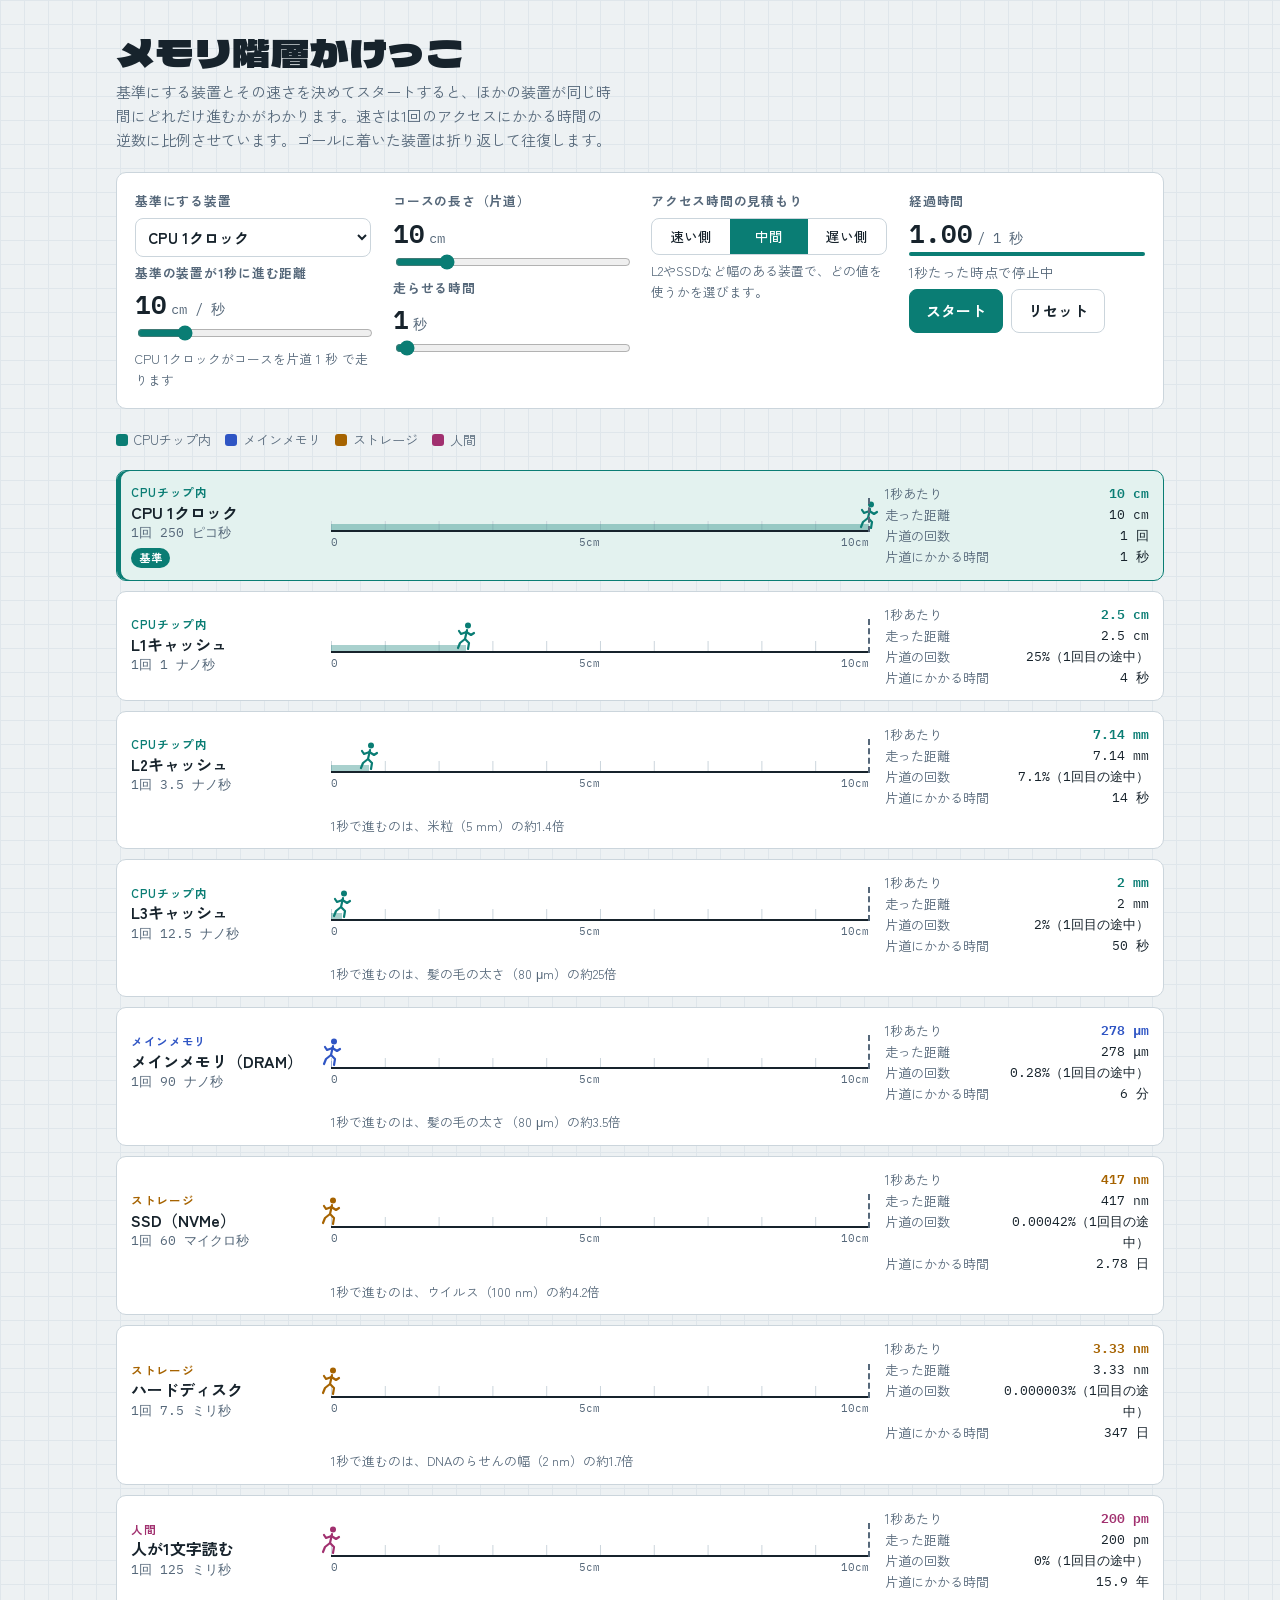
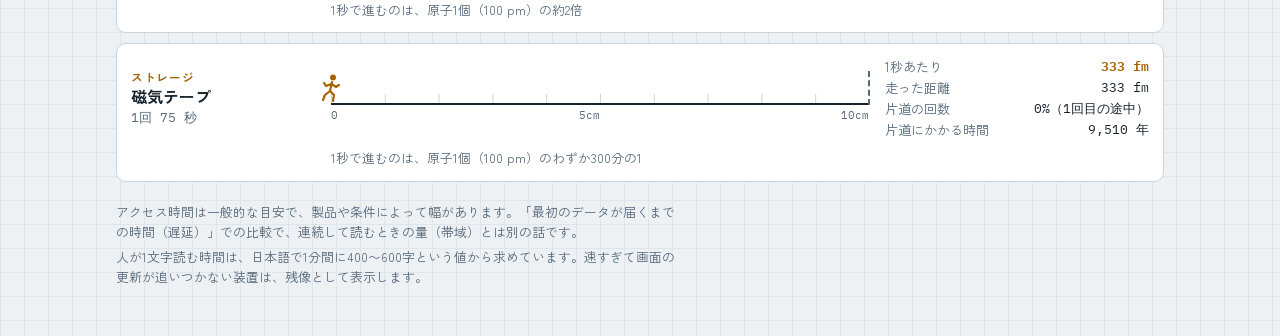
==== memory-race.html @ f88d2c91 "Add files via upload" ====
<!DOCTYPE html>
<html lang="ja">
<head>
<meta charset="utf-8">
<meta name="viewport" content="width=device-width, initial-scale=1, viewport-fit=cover">
<meta name="description" content="CPU・キャッシュ・メモリ・SSD・HDD・人・磁気テープのアクセス時間の差を、かけっこで体感する教材">
<title>メモリ階層かけっこ</title>
<link rel="preconnect" href="https://fonts.googleapis.com">
<link rel="preconnect" href="https://fonts.gstatic.com" crossorigin>
<link rel="stylesheet" href="https://fonts.googleapis.com/css2?family=Dela+Gothic+One&family=IBM+Plex+Mono:wght@400;600&family=Zen+Kaku+Gothic+New:wght@400;500;700&display=swap">
<style>
/* Layout: 方眼紙の上の陸上トラック。上に操作盤、下に装置ごとのレーンを縦に並べる */
:root{
  --bg:#edf1f3; --surface:#ffffff; --fg:#17232c; --muted:#56687a; --line:#cbd5dc; --grid:#dfe6eb;
  --chip:#0a7d74; --mem:#2f55c4; --sto:#a66300; --hum:#a1306f;
  --accent:var(--chip); --accent-fg:#ffffff; --base-bg:#e3f2ef;
  --f-display:"Dela Gothic One","Zen Kaku Gothic New","Hiragino Sans","Yu Gothic",sans-serif;
  --f-body:"Zen Kaku Gothic New","Hiragino Sans","Yu Gothic","Meiryo",sans-serif;
  --f-num:"IBM Plex Mono",ui-monospace,"SFMono-Regular",Menlo,monospace;
}
@media (prefers-color-scheme: dark){
  :root:not([data-theme="light"]){
    --bg:#0f161c; --surface:#172129; --fg:#e2e9ee; --muted:#93a4b2; --line:#2a3743; --grid:#1c2730;
    --chip:#3cc4b7; --mem:#7c9bff; --sto:#f0a53a; --hum:#e77bb6; --accent-fg:#0f161c; --base-bg:#16302e;
    color-scheme:dark;
  }
}
:root[data-theme="dark"]{
  --bg:#0f161c; --surface:#172129; --fg:#e2e9ee; --muted:#93a4b2; --line:#2a3743; --grid:#1c2730;
  --chip:#3cc4b7; --mem:#7c9bff; --sto:#f0a53a; --hum:#e77bb6; --accent-fg:#0f161c; --base-bg:#16302e;
  color-scheme:dark;
}
*{box-sizing:border-box}
html,body{margin:0}
[hidden]{display:none!important}
body{
  background:var(--bg); color:var(--fg); font-family:var(--f-body); font-size:15px; line-height:1.6;
  background-image:linear-gradient(var(--grid) 1px,transparent 1px),linear-gradient(90deg,var(--grid) 1px,transparent 1px);
  background-size:24px 24px;
}
.wrap{max-width:1080px; margin:0 auto; padding-inline:16px; padding-block:28px 48px; display:grid; gap:20px}
header{display:grid; gap:6px}
h1{font-family:var(--f-display); font-weight:400; font-size:clamp(1.7rem,4vw,2.4rem); line-height:1.2; margin:0; text-wrap:balance; letter-spacing:.02em}
.lead{margin:0; color:var(--muted); max-width:62ch}

/* 操作盤 */
.panel{background:var(--surface); border:1px solid var(--line); border-radius:10px; padding:18px; display:grid; gap:18px 22px;
  grid-template-columns:repeat(auto-fit,minmax(min(100%,230px),1fr)); align-items:start}
.ctl{display:grid; gap:6px; min-width:0}
.ctl > label,.ctl .lbl{font-size:.8rem; font-weight:700; color:var(--muted); letter-spacing:.06em}
.big{font-family:var(--f-num); font-size:1.6rem; font-weight:600; line-height:1.1; font-variant-numeric:tabular-nums}
.big small{font-size:.85rem; color:var(--muted); font-weight:400; margin-left:4px}
.note{font-size:.8rem; color:var(--muted)}
input[type=range]{width:100%; accent-color:var(--accent)}
select{font:inherit; font-weight:700; padding:7px 8px; border-radius:8px; border:1px solid var(--line); background:var(--surface); color:var(--fg); width:100%}
select:focus-visible{outline:2px solid var(--accent); outline-offset:1px}
.seg{display:flex; border:1px solid var(--line); border-radius:8px; overflow:hidden}
.seg label{flex:1; text-align:center; cursor:pointer; padding:7px 4px; font-size:.85rem; font-weight:500; color:var(--fg)}
.seg input{position:absolute; opacity:0; pointer-events:none}
.seg label:has(input:checked){background:var(--accent); color:var(--accent-fg)}
.seg label:has(input:focus-visible){outline:2px solid var(--accent); outline-offset:-3px}
.btns{display:flex; gap:8px; flex-wrap:wrap}
button{font:inherit; font-weight:700; border-radius:8px; padding:9px 16px; cursor:pointer; border:1px solid var(--line); background:var(--surface); color:var(--fg)}
button.primary{background:var(--accent); border-color:var(--accent); color:var(--accent-fg)}
button:focus-visible{outline:2px solid var(--accent); outline-offset:2px}
.status{font-size:.85rem; color:var(--muted)}
.bar{height:4px; background:var(--line); border-radius:2px; overflow:hidden}
.bar span{display:block; height:100%; width:0; background:var(--accent)}

/* レーン */
.legend{display:flex; flex-wrap:wrap; gap:14px; font-size:.82rem; color:var(--muted)}
.legend span{display:inline-flex; align-items:center; gap:6px}
.legend i{width:12px; height:12px; border-radius:3px; background:var(--c)}
.lanes{display:grid; gap:10px}
.lane{--c:var(--chip); background:var(--surface); border:1px solid var(--line); border-radius:10px; padding:12px 14px;
  display:grid; grid-template-columns:11.5rem minmax(0,1fr) 16.5rem; gap:8px 16px; align-items:center}
.lane.base{background:var(--base-bg); border-color:var(--c); box-shadow:inset 4px 0 0 var(--c)}
.who{display:grid; gap:0; min-width:0}
.who .tier{font-size:.72rem; font-weight:700; letter-spacing:.06em; color:var(--c)}
.who strong{font-size:1rem; line-height:1.35}
.who .lat{font-family:var(--f-num); font-size:.8rem; color:var(--muted)}
.badge{display:none; justify-self:start; margin-top:4px; font-size:.7rem; font-weight:700; letter-spacing:.06em; padding:1px 8px; border-radius:99px; background:var(--c); color:var(--surface)}
.lane.base .badge{display:inline-block}
.trackbox{display:grid; gap:2px; min-width:0}
.track{position:relative; height:34px; border-bottom:2px solid var(--fg);
  background-image:linear-gradient(90deg,var(--line) 1px,transparent 1px);
  background-size:calc(100% / var(--n)) 30%; background-repeat:repeat-x; background-position:left bottom}
.track::after{content:""; position:absolute; right:-1px; top:0; bottom:-2px; border-right:2px dashed var(--muted)}
.fill{position:absolute; left:0; bottom:0; height:6px; background:var(--c); opacity:.35; width:0}
.runner{position:absolute; bottom:0; width:22px; height:30px; margin-left:-11px; left:0; color:var(--c)}
.runner.back svg{transform:scaleX(-1)}
.runner svg{width:100%; height:100%; display:block}
.blurtxt{display:none; position:absolute; inset:0 0 8px 0; align-items:center; justify-content:center; font-size:.78rem; font-weight:700; color:var(--c); text-align:center}
.lane.blur .runner{display:none}
.lane.blur .blurtxt{display:flex}
.lane.blur .fill{width:100% !important; opacity:.5;
  background:repeating-linear-gradient(90deg,var(--c) 0 6px,transparent 6px 10px)}
.ticks{display:flex; justify-content:space-between; font-family:var(--f-num); font-size:.7rem; color:var(--muted)}
.stats{display:grid; grid-template-columns:auto 1fr; gap:0 10px; font-size:.82rem; min-width:0; margin:0}
.stats dt{color:var(--muted)}
.stats dd{margin:0; font-family:var(--f-num); font-variant-numeric:tabular-nums; text-align:right; overflow-wrap:anywhere}
.stats dd.hl{color:var(--c); font-weight:600}
.hint{grid-column:2 / 4; margin:0; font-size:.8rem; color:var(--muted)}
.hint:empty{display:none}

footer{font-size:.8rem; color:var(--muted); display:grid; gap:4px}
footer p{margin:0; max-width:80ch}

@media (max-width:760px){
  .lane{grid-template-columns:minmax(0,1fr)}
  .hint{grid-column:auto}
  .stats{grid-template-columns:auto 1fr auto 1fr}
}
@media (max-width:440px){ .stats{grid-template-columns:auto 1fr} }
</style>
</head>
<body>

<div class="wrap">
  <header>
    <h1>メモリ階層かけっこ</h1>
    <p class="lead">基準にする装置とその速さを決めてスタートすると、ほかの装置が同じ時間にどれだけ進むかがわかります。速さは1回のアクセスにかかる時間の逆数に比例させています。ゴールに着いた装置は折り返して往復します。</p>
  </header>

  <section class="panel" aria-label="設定">
    <div class="ctl">
      <label for="base">基準にする装置</label>
      <select id="base"></select>
      <label for="speed">基準の装置が1秒に進む距離</label>
      <div class="big"><span id="speedOut">10</span><small>cm / 秒</small></div>
      <input id="speed" type="range" min="1" max="50" step="0.5" value="10">
      <span class="note" id="baseNote"></span>
    </div>
    <div class="ctl">
      <label for="course">コースの長さ（片道）</label>
      <div class="big"><span id="courseOut">10</span><small>cm</small></div>
      <input id="course" type="range" min="5" max="30" step="1" value="10">
      <label for="dur">走らせる時間</label>
      <div class="big"><span id="durOut">1</span><small>秒</small></div>
      <input id="dur" type="range" min="0.5" max="30" step="0.5" value="1">
    </div>
    <div class="ctl">
      <span class="lbl" id="estLbl">アクセス時間の見積もり</span>
      <div class="seg" role="radiogroup" aria-labelledby="estLbl">
        <label><input type="radio" name="est" id="estLo" value="lo">速い側</label>
        <label><input type="radio" name="est" id="estMid" value="mid" checked>中間</label>
        <label><input type="radio" name="est" id="estHi" value="hi">遅い側</label>
      </div>
      <span class="note">L2やSSDなど幅のある装置で、どの値を使うかを選びます。</span>
    </div>
    <div class="ctl">
      <span class="lbl">経過時間</span>
      <div class="big"><span id="clock">0.00</span><small id="clockOf">/ 1 秒</small></div>
      <div class="bar" aria-hidden="true"><span id="bar"></span></div>
      <span class="status" id="status"></span>
      <div class="btns">
        <button class="primary" id="run">スタート</button>
        <button id="reset">リセット</button>
      </div>
    </div>
  </section>

  <div class="legend" aria-hidden="true">
    <span style="--c:var(--chip)"><i></i>CPUチップ内</span>
    <span style="--c:var(--mem)"><i></i>メインメモリ</span>
    <span style="--c:var(--sto)"><i></i>ストレージ</span>
    <span style="--c:var(--hum)"><i></i>人間</span>
  </div>

  <section class="lanes" id="lanes" aria-label="装置ごとのレーン"></section>

  <footer>
    <p>アクセス時間は一般的な目安で、製品や条件によって幅があります。「最初のデータが届くまでの時間（遅延）」での比較で、連続して読むときの量（帯域）とは別の話です。</p>
    <p>人が1文字読む時間は、日本語で1分間に400〜600字という値から求めています。速すぎて画面の更新が追いつかない装置は、残像として表示します。</p>
  </footer>
</div>

<script>
(function(){
  // アクセス時間（ナノ秒）
  const DEV = [
    {name:"CPU 1クロック", tier:"chip", lo:0.25, hi:0.25},
    {name:"L1キャッシュ", tier:"chip", lo:1, hi:1},
    {name:"L2キャッシュ", tier:"chip", lo:3, hi:4},
    {name:"L3キャッシュ", tier:"chip", lo:10, hi:15},
    {name:"メインメモリ（DRAM）", tier:"mem", lo:80, hi:100},
    {name:"SSD（NVMe）", tier:"sto", lo:2e4, hi:1e5},
    {name:"ハードディスク", tier:"sto", lo:5e6, hi:1e7},
    {name:"人が1文字読む", tier:"hum", lo:1e8, hi:1.5e8},
    {name:"磁気テープ", tier:"sto", lo:3e10, hi:1.2e11}
  ];
  const TIER = {chip:"CPUチップ内", mem:"メインメモリ", sto:"ストレージ", hum:"人間"};
  const SMALL = [["指の幅",1.5],["米粒",0.5],["髪の毛の太さ",0.008],["赤血球",0.0008],
    ["細菌",0.0001],["ウイルス",0.00001],["DNAのらせんの幅",2e-7],["原子1個",1e-8]];
  const BIG = [["地球1周",4.0075e9],["東京〜大阪（直線で約400km）",4e7],["富士山の高さ",3.776e5],["25mプール",2500],["教室の横幅（約8m）",800],["人の身長",170]];
  const LIGHT = 2.998e10; // cm/秒
  const $ = id => document.getElementById(id);
  const runnerSVG = '<svg viewBox="0 0 22 30" fill="none" stroke="currentColor" stroke-width="2.2" stroke-linecap="round" stroke-linejoin="round" aria-hidden="true"><circle cx="13" cy="4.5" r="3" fill="currentColor" stroke="none"/><path d="M12 9 L10 18 L14 22 L13 28"/><path d="M10 18 L5 22 L3 27"/><path d="M11.5 11 L6 13 L4 10"/><path d="M11.5 11 L16 14 L19 12"/></svg>';

  const baseSel = $("base");
  DEV.forEach((d,i) => { const o = document.createElement("option"); o.value = i; o.textContent = d.name; baseSel.appendChild(o); });

  const lanesEl = $("lanes");
  const rows = DEV.map(d => {
    const el = document.createElement("article");
    el.className = "lane";
    el.style.setProperty("--c", "var(--" + d.tier + ")");
    el.innerHTML =
      '<div class="who"><span class="tier">'+TIER[d.tier]+'</span><strong>'+d.name+'</strong><span class="lat"></span><span class="badge">基準</span></div>'+
      '<div class="trackbox"><div class="track"><div class="fill"></div><div class="runner">'+runnerSVG+'</div><div class="blurtxt">速すぎて残像しか見えません</div></div>'+
      '<div class="ticks"><span>0</span><span class="mid"></span><span class="end"></span></div></div>'+
      '<dl class="stats"><dt>1秒あたり</dt><dd class="speed hl"></dd><dt>走った距離</dt><dd class="dist"></dd><dt>片道の回数</dt><dd class="trips"></dd><dt>片道にかかる時間</dt><dd class="one"></dd></dl>'+
      '<p class="hint"></p>';
    lanesEl.appendChild(el);
    const q = s => el.querySelector(s);
    return {d, el, lat:q(".lat"), track:q(".track"), fill:q(".fill"), runner:q(".runner"), mid:q(".mid"), end:q(".end"),
      speed:q(".speed"), dist:q(".dist"), trips:q(".trips"), one:q(".one"), hint:q(".hint")};
  });

  // ---- 書式 ----
  const sig = (x,n=3) => Number(x.toPrecision(n)).toLocaleString("ja-JP",{maximumFractionDigits:6});
  function jp(x){ // 大きな数を万・億・兆で
    if (x >= 1e16) return sig(x/1e16) + "京";
    if (x >= 1e12) return sig(x/1e12) + "兆";
    if (x >= 1e8) return sig(x/1e8) + "億";
    if (x >= 1e4) return sig(x/1e4) + "万";
    return sig(x);
  }
  function fmtLen(cm){
    if (cm <= 0) return "0 cm";
    if (cm >= 1e5) return jp(cm/1e5) + " km";
    if (cm >= 100) return sig(cm/100) + " m";
    if (cm >= 1) return sig(cm) + " cm";
    if (cm >= 0.1) return sig(cm*10) + " mm";
    const m = cm/100;
    const U = [["mm",1e-3],["μm",1e-6],["nm",1e-9],["pm",1e-12],["fm",1e-15]];
    for (const [u,s] of U) if (m >= s) return sig(m/s) + " " + u;
    return sig(m/1e-15) + " fm";
  }
  function fmtNs(ns){
    if (ns < 1) return sig(ns*1e3) + " ピコ秒";
    if (ns < 1e3) return sig(ns) + " ナノ秒";
    if (ns < 1e6) return sig(ns/1e3) + " マイクロ秒";
    if (ns < 1e9) return sig(ns/1e6) + " ミリ秒";
    return sig(ns/1e9) + " 秒";
  }
  function fmtDur(s){
    if (s < 1) return fmtNs(s*1e9);
    if (s < 60) return sig(s) + " 秒";
    if (s < 3600) return sig(s/60) + " 分";
    if (s < 86400) return sig(s/3600) + " 時間";
    if (s < 86400*365) return sig(s/86400) + " 日";
    return jp(s/(86400*365)) + " 年";
  }
  function fmtTrips(n){
    if (n < 1) return sig(n*100,2) + "%（1回目の途中）";
    const s = jp(n) + " 回";
    return n >= 2 ? s + "（" + jp(n/2) + " 往復）" : s;
  }
  function hint(cm){
    if (cm < 1){
      for (const [n,len] of SMALL) if (cm >= len) return "1秒で進むのは、" + n + "（" + fmtLen(len) + "）の約" + sig(cm/len,2) + "倍";
      const [n,len] = SMALL[SMALL.length-1];
      return "1秒で進むのは、" + n + "（" + fmtLen(len) + "）のわずか" + sig(len/cm,2) + "分の1";
    }
    if (cm < 170) return "";
    let s = "";
    for (const [n,len] of BIG) if (cm >= len){ s = "1秒で" + n + "の約" + jp(cm/len) + "倍進みます"; break; }
    if (cm > LIGHT) s += "。これは光の速さの約" + jp(cm/LIGHT) + "倍で、現実にはありえない速さです";
    return s;
  }

  // ---- 状態 ----
  let t = 0, running = false, last = 0, raf = 0;
  const S = () => ({
    b: +baseSel.value,
    v: parseFloat($("speed").value),
    L: parseFloat($("course").value),
    T: parseFloat($("dur").value),
    est: document.querySelector('input[name=est]:checked').value
  });
  const lat = (d, est) => est === "lo" ? d.lo : est === "hi" ? d.hi : (d.lo + d.hi)/2;

  function render(){
    const {b, v, L, T, est} = S();
    $("speedOut").textContent = sig(v);
    $("courseOut").textContent = L;
    $("durOut").textContent = sig(T);
    $("baseNote").textContent = DEV[b].name + "がコースを片道 " + fmtDur(L/v) + " で走ります";
    $("clock").textContent = t.toFixed(2);
    $("clockOf").textContent = "/ " + sig(T) + " 秒";
    $("bar").style.width = Math.min(t/T,1)*100 + "%";
    const baseLat = lat(DEV[b], est);
    rows.forEach((r,i) => {
      const ns = lat(r.d, est);
      const sp = v * baseLat / ns;           // cm/秒
      const d = sp * t;                       // 走った距離
      const ph = d % (2*L);
      const back = ph > L;
      const p = back ? 2*L - ph : ph;
      const pct = p / L * 100;
      r.el.classList.toggle("base", i === b);
      r.el.classList.toggle("blur", sp / 60 > L / 2); // 1フレームで半往復以上進む
      r.track.style.setProperty("--n", L);
      r.mid.textContent = (L/2) + "cm";
      r.end.textContent = L + "cm";
      r.lat.textContent = "1回 " + fmtNs(ns);
      r.speed.textContent = fmtLen(sp);
      r.dist.textContent = fmtLen(d);
      r.trips.textContent = t === 0 ? "—" : fmtTrips(d / L);
      r.one.textContent = fmtDur(L / sp);
      r.fill.style.width = pct + "%";
      r.runner.style.left = pct + "%";
      r.runner.classList.toggle("back", back);
      r.hint.textContent = hint(sp);
    });
    let st;
    if (running) st = "走行中";
    else if (t === 0) st = "スタート前";
    else if (t >= T - 1e-9) st = sig(T) + "秒たった時点で停止中";
    else st = "一時停止中";
    $("status").textContent = st;
    $("run").textContent = running ? "一時停止" : (t > 0 && t < T - 1e-9 ? "再開" : "スタート");
  }

  function tick(now){
    t += (now - last) / 1000; last = now;
    const {T} = S();
    if (t >= T){ t = T; stop(); render(); return; }
    render();
    raf = requestAnimationFrame(tick);
  }
  function start(){
    if (t >= S().T - 1e-9) t = 0;
    running = true; last = performance.now();
    raf = requestAnimationFrame(tick); render();
  }
  function stop(){ running = false; cancelAnimationFrame(raf); }

  $("run").addEventListener("click", () => { running ? (stop(), render()) : start(); });
  $("reset").addEventListener("click", () => { stop(); t = 0; render(); });
  ["speed","course"].forEach(id => $(id).addEventListener("input", render));
  $("dur").addEventListener("input", () => { if (t > S().T) t = S().T; render(); });
  baseSel.addEventListener("change", render);
  document.querySelectorAll('input[name=est]').forEach(e => e.addEventListener("change", render));

  // 最初は「走らせる時間が終わった時点」を表示しておく
  t = S().T;
  render();
})();
</script>

</body>
</html>
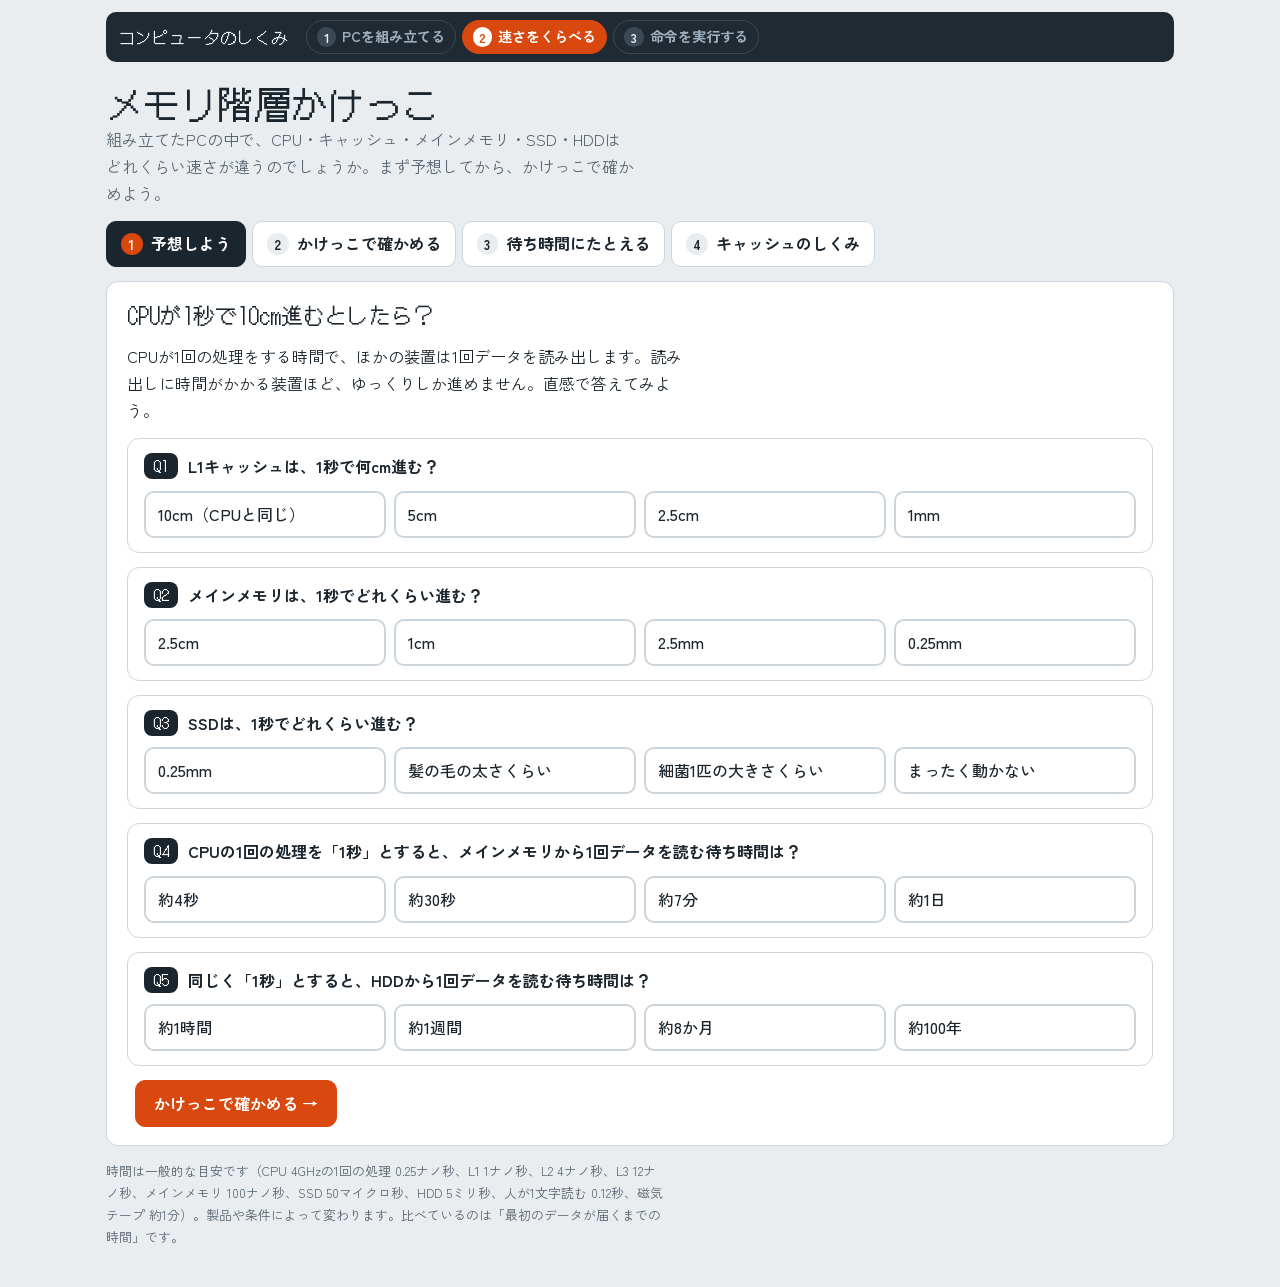
==== commit 3900578b: "Add files via upload" ====
--- a/memory-race.html
+++ b/memory-race.html
@@ -3,352 +3,541 @@
 <head>
 <meta charset="utf-8">
 <meta name="viewport" content="width=device-width, initial-scale=1, viewport-fit=cover">
-<meta name="description" content="CPU・キャッシュ・メモリ・SSD・HDD・人・磁気テープのアクセス時間の差を、かけっこで体感する教材">
+<meta name="description" content="CPU・キャッシュ・メインメモリ・SSD・HDDの速さの違いを、予想クイズ・かけっこ・待ち時間のたとえで体感する教材">
 <title>メモリ階層かけっこ</title>
 <link rel="preconnect" href="https://fonts.googleapis.com">
 <link rel="preconnect" href="https://fonts.gstatic.com" crossorigin>
-<link rel="stylesheet" href="https://fonts.googleapis.com/css2?family=Dela+Gothic+One&family=IBM+Plex+Mono:wght@400;600&family=Zen+Kaku+Gothic+New:wght@400;500;700&display=swap">
+<link rel="stylesheet" href="https://fonts.googleapis.com/css2?family=DotGothic16&family=Zen+Kaku+Gothic+New:wght@400;500;700&display=swap">
 <style>
-/* Layout: 方眼紙の上の陸上トラック。上に操作盤、下に装置ごとのレーンを縦に並べる */
-:root{
-  --bg:#edf1f3; --surface:#ffffff; --fg:#17232c; --muted:#56687a; --line:#cbd5dc; --grid:#dfe6eb;
-  --chip:#0a7d74; --mem:#2f55c4; --sto:#a66300; --hum:#a1306f;
-  --accent:var(--chip); --accent-fg:#ffffff; --base-bg:#e3f2ef;
-  --f-display:"Dela Gothic One","Zen Kaku Gothic New","Hiragino Sans","Yu Gothic",sans-serif;
-  --f-body:"Zen Kaku Gothic New","Hiragino Sans","Yu Gothic","Meiryo",sans-serif;
-  --f-num:"IBM Plex Mono",ui-monospace,"SFMono-Regular",Menlo,monospace;
+/* Layout: シリーズ共通の帯 → タブ → 1画面1テーマ。作業台シリーズと同じ配色に固定 */
+:root {
+  --paper: #e9edf0; --panel: #ffffff; --ink: #1b252e; --muted: #586572; --line: #cdd5dc;
+  --accent: #d9480f; --accent-soft: #fde6d9; --ok: #2b8a3e; --ok-soft: #e3f4e6; --bad: #c92a2a; --bad-soft: #fbe4e4;
+  --hud: #1f2a33; --hud-ink: #eef2f5; --hud-muted: #9fb0be;
+  --chip: #0a7d74; --mem: #2f55c4; --sto: #a66300; --hum: #a1306f;
+  --f-display: "DotGothic16", "Zen Kaku Gothic New", "Hiragino Sans", "Yu Gothic", sans-serif;
+  --f-body: "Zen Kaku Gothic New", "Hiragino Sans", "Yu Gothic", "Meiryo", sans-serif;
+  color-scheme: light;
 }
-@media (prefers-color-scheme: dark){
-  :root:not([data-theme="light"]){
-    --bg:#0f161c; --surface:#172129; --fg:#e2e9ee; --muted:#93a4b2; --line:#2a3743; --grid:#1c2730;
-    --chip:#3cc4b7; --mem:#7c9bff; --sto:#f0a53a; --hum:#e77bb6; --accent-fg:#0f161c; --base-bg:#16302e;
-    color-scheme:dark;
-  }
+* { box-sizing: border-box; }
+html, body { margin: 0; }
+[hidden] { display: none !important; }
+body { background: var(--paper); color: var(--ink); font-family: var(--f-body); font-size: 16px; line-height: 1.7; }
+button { font: inherit; }
+.num { font-variant-numeric: tabular-nums; }
+.wrap { max-width: 1100px; margin: 0 auto; padding-inline: 16px; padding-block: 12px 40px; display: grid; gap: 14px; }
+
+/* シリーズの帯 */
+.series { background: var(--hud); color: var(--hud-ink); border-radius: 10px; padding: 8px 12px; display: flex; flex-wrap: wrap; align-items: center; gap: 6px 14px; }
+.series .home { color: var(--hud-ink); font-family: var(--f-display); text-decoration: none; font-size: 1.05rem; margin-right: 4px; }
+.series ol { list-style: none; margin: 0; padding: 0; display: flex; flex-wrap: wrap; gap: 6px; }
+.series a.step { display: inline-flex; align-items: center; gap: 6px; color: var(--hud-muted); text-decoration: none; padding: 4px 10px; border-radius: 99px; font-size: .88rem; font-weight: 700; border: 1px solid #3b4955; }
+.series a.step b { display: inline-grid; place-items: center; width: 1.5em; height: 1.5em; border-radius: 50%; background: #3b4955; color: var(--hud-ink); font-size: .8rem; }
+.series a.step[aria-current="page"] { color: #fff; background: var(--accent); border-color: var(--accent); }
+.series a.step[aria-current="page"] b { background: #fff; color: var(--accent); }
+.series a.step:focus-visible, .series .home:focus-visible { outline: 3px solid #ffd43b; outline-offset: 2px; }
+
+h1 { font-family: var(--f-display); font-weight: 400; font-size: clamp(1.6rem, 4vw, 2.3rem); line-height: 1.25; margin: 4px 0 0; text-wrap: balance; }
+.lead { margin: 0; color: var(--muted); max-width: 66ch; }
+
+/* タブ */
+.tabs { display: flex; flex-wrap: wrap; gap: 6px; }
+.tab { border: 1px solid var(--line); background: var(--panel); color: var(--ink); padding: 8px 14px; border-radius: 10px; font-weight: 700; cursor: pointer; display: inline-flex; gap: 8px; align-items: center; }
+.tab b { display: inline-grid; place-items: center; width: 1.6em; height: 1.6em; border-radius: 50%; background: var(--paper); font-size: .85rem; }
+.tab[aria-selected="true"] { background: var(--ink); color: #fff; border-color: var(--ink); }
+.tab[aria-selected="true"] b { background: var(--accent); color: #fff; }
+.tab:focus-visible { outline: 3px solid #ffd43b; outline-offset: 2px; }
+
+.panel { background: var(--panel); border: 1px solid var(--line); border-radius: 12px; padding: 18px 20px; display: grid; gap: 14px; min-width: 0; }
+.panel h2 { font-family: var(--f-display); font-weight: 400; font-size: 1.35rem; margin: 0; line-height: 1.35; }
+.panel > p { margin: 0; max-width: 70ch; }
+.btn { border: 1px solid var(--line); background: var(--panel); color: var(--ink); border-radius: 10px; padding: 9px 18px; font-weight: 700; cursor: pointer; }
+.btn.primary { background: var(--accent); border-color: var(--accent); color: #fff; }
+.btn:focus-visible { outline: 3px solid #ffd43b; outline-offset: 2px; }
+.btn:disabled { opacity: .45; cursor: default; }
+.row { display: flex; flex-wrap: wrap; gap: 8px; align-items: center; }
+
+/* クイズ */
+.quiz { display: grid; gap: 14px; }
+.q { border: 1px solid var(--line); border-radius: 12px; padding: 14px 16px; display: grid; gap: 10px; }
+.q-head { display: flex; gap: 10px; align-items: flex-start; }
+.q-no { flex: none; font-family: var(--f-display); background: var(--ink); color: #fff; border-radius: 8px; padding: 0 9px; font-size: .95rem; }
+.q-text { font-weight: 700; }
+.choices { display: grid; grid-template-columns: repeat(auto-fit, minmax(min(100%, 190px), 1fr)); gap: 8px; }
+.choice { text-align: left; border: 2px solid var(--line); background: var(--panel); border-radius: 10px; padding: 8px 12px; cursor: pointer; font-weight: 500; color: var(--ink); }
+.choice:hover:not(:disabled) { border-color: #9aa8b5; }
+.choice:focus-visible { outline: 3px solid #ffd43b; outline-offset: 1px; }
+.choice.right { border-color: var(--ok); background: var(--ok-soft); font-weight: 700; }
+.choice.wrong { border-color: var(--bad); background: var(--bad-soft); }
+.choice:disabled { cursor: default; }
+.explain { margin: 0; padding: 10px 14px; border-radius: 10px; background: var(--paper); font-size: .95rem; }
+.explain b.ok { color: var(--ok); }
+.explain b.ng { color: var(--bad); }
+.score { font-weight: 700; }
+
+/* かけっこ */
+.controls { display: grid; gap: 14px 22px; grid-template-columns: repeat(auto-fit, minmax(min(100%, 230px), 1fr)); align-items: start; }
+.ctl { display: grid; gap: 6px; min-width: 0; }
+.ctl .lbl { font-size: .85rem; font-weight: 700; color: var(--muted); letter-spacing: .04em; }
+.big { font-size: 1.6rem; font-weight: 700; line-height: 1.1; font-variant-numeric: tabular-nums; }
+.big small { font-size: .9rem; color: var(--muted); font-weight: 500; margin-left: 4px; }
+input[type=range] { width: 100%; accent-color: var(--accent); }
+.seg { display: flex; flex-wrap: wrap; gap: 6px; }
+.seg button { border: 1px solid var(--line); background: var(--panel); color: var(--ink); border-radius: 99px; padding: 5px 12px; font-weight: 700; font-size: .9rem; cursor: pointer; }
+.seg button[aria-pressed="true"] { background: var(--ink); color: #fff; border-color: var(--ink); }
+.seg button:focus-visible { outline: 3px solid #ffd43b; outline-offset: 2px; }
+.check { display: flex; gap: 8px; align-items: center; font-size: .92rem; }
+.check input { accent-color: var(--accent); width: 18px; height: 18px; }
+.clock { display: flex; flex-wrap: wrap; align-items: center; gap: 10px 16px; }
+.bar { height: 6px; background: var(--line); border-radius: 3px; overflow: hidden; flex: 1; min-width: 120px; }
+.bar span { display: block; height: 100%; width: 0; background: var(--accent); }
+
+.lanes { display: grid; gap: 8px; }
+.lane { --c: var(--chip); border: 1px solid var(--line); border-radius: 12px; padding: 10px 14px; display: grid; grid-template-columns: 13rem minmax(0, 1fr) 15rem; gap: 6px 16px; align-items: center; background: var(--panel); }
+.lane.base { border-color: var(--c); box-shadow: inset 5px 0 0 var(--c); }
+.who { display: flex; gap: 10px; align-items: center; min-width: 0; }
+.ico { position: relative; flex: none; width: 52px; height: 40px; display: grid; place-items: center; background: var(--paper); border-radius: 8px; }
+.ico img { max-width: 46px; max-height: 34px; }
+.ico .tag { position: absolute; right: -4px; bottom: -4px; background: var(--c); color: #fff; font-size: .68rem; font-weight: 700; padding: 0 5px; border-radius: 6px; }
+.who strong { display: block; line-height: 1.3; }
+.who span { display: block; font-size: .8rem; color: var(--muted); }
+.track { position: relative; height: 38px; border-bottom: 3px solid var(--ink); background-image: linear-gradient(90deg, var(--line) 1px, transparent 1px); background-size: calc(100% / var(--n, 10)) 30%; background-repeat: repeat-x; background-position: left bottom; }
+.track::after { content: ""; position: absolute; right: -1px; top: 0; bottom: -3px; border-right: 2px dashed var(--muted); }
+.fill { position: absolute; left: 0; bottom: 0; height: 7px; background: var(--c); opacity: .35; width: 0; }
+.runner { position: absolute; bottom: 0; width: 24px; height: 32px; margin-left: -12px; left: 0; color: var(--c); }
+.runner.back svg { transform: scaleX(-1); }
+.runner svg { width: 100%; height: 100%; display: block; }
+.blur .runner { display: none; }
+.blur .fill { width: 100% !important; opacity: .5; background: repeating-linear-gradient(90deg, var(--c) 0 6px, transparent 6px 10px); }
+.blurtxt { display: none; position: absolute; inset: 0 0 8px; place-items: center; font-size: .8rem; font-weight: 700; color: var(--c); }
+.blur .blurtxt { display: grid; }
+.res { display: grid; gap: 0; font-size: .9rem; min-width: 0; }
+.res .v { font-weight: 700; color: var(--c); font-size: 1.05rem; font-variant-numeric: tabular-nums; }
+.res .s { color: var(--muted); font-size: .8rem; line-height: 1.4; }
+.lane-note { grid-column: 2 / 4; margin: 0; font-size: .82rem; color: var(--muted); }
+.lane-note:empty { display: none; }
+
+/* 待ち時間 */
+.waits { display: grid; gap: 10px; }
+.wait { --c: var(--chip); display: grid; grid-template-columns: 13rem minmax(0, 1fr); gap: 4px 16px; align-items: center; border: 1px solid var(--line); border-radius: 12px; padding: 10px 14px; }
+.wait .t { font-size: 1.25rem; font-weight: 700; color: var(--c); font-variant-numeric: tabular-nums; line-height: 1.3; }
+.wait .anal { font-size: .95rem; }
+.logbar { position: relative; height: 12px; background: var(--paper); border-radius: 6px; margin-top: 4px; }
+.logbar span { position: absolute; left: 0; top: 0; bottom: 0; background: var(--c); border-radius: 6px; }
+.axis { display: grid; grid-template-columns: 13rem minmax(0, 1fr); gap: 16px; padding-inline: 15px; }
+.axis .scale { position: relative; height: 1.4em; font-size: .75rem; color: var(--muted); }
+.axis .scale span { position: absolute; transform: translateX(-50%); white-space: nowrap; }
+.axis .scale span:first-child { transform: none; }
+
+/* キャッシュ */
+.two { display: grid; grid-template-columns: minmax(0, 1fr) minmax(0, 1fr); gap: 18px; align-items: start; }
+.pyramid svg { width: 100%; height: auto; display: block; }
+.cmp { display: grid; gap: 10px; }
+.cmp .rowbar { display: grid; grid-template-columns: 8.5rem minmax(0, 1fr); gap: 10px; align-items: center; }
+.cmp .rb { height: 26px; border-radius: 6px; background: var(--paper); position: relative; overflow: hidden; }
+.cmp .rb span { position: absolute; inset: 0 auto 0 0; background: var(--mem); border-radius: 6px; }
+.cmp .rb.with span { background: var(--chip); }
+.cmp .rb em { position: absolute; left: 8px; top: 50%; transform: translateY(-50%); font-style: normal; font-weight: 700; font-size: .85rem; color: var(--ink); white-space: nowrap; }
+.callout { background: var(--accent-soft); border-radius: 12px; padding: 12px 16px; display: grid; gap: 6px; }
+.callout p { margin: 0; }
+.next { display: flex; flex-wrap: wrap; gap: 10px 18px; align-items: center; justify-content: space-between; background: var(--hud); color: var(--hud-ink); border-radius: 12px; padding: 14px 18px; }
+.next p { margin: 0; max-width: 60ch; }
+.next a { background: var(--accent); color: #fff; text-decoration: none; font-weight: 700; padding: 10px 18px; border-radius: 10px; white-space: nowrap; }
+.next a:focus-visible { outline: 3px solid #ffd43b; outline-offset: 2px; }
+.cap { width: 100%; border-collapse: collapse; font-size: .9rem; }
+.cap th, .cap td { padding: 5px 8px; border-bottom: 1px solid var(--line); text-align: left; }
+.cap td:last-child { text-align: right; font-variant-numeric: tabular-nums; }
+footer { font-size: .8rem; color: var(--muted); }
+footer p { margin: 0; max-width: 80ch; }
+
+@media (max-width: 820px) {
+  .lane { grid-template-columns: minmax(0, 1fr); }
+  .lane-note { grid-column: auto; }
+  .wait, .axis { grid-template-columns: minmax(0, 1fr); }
+  .axis .lab { display: none; }
+  .two { grid-template-columns: minmax(0, 1fr); }
 }
-:root[data-theme="dark"]{
-  --bg:#0f161c; --surface:#172129; --fg:#e2e9ee; --muted:#93a4b2; --line:#2a3743; --grid:#1c2730;
-  --chip:#3cc4b7; --mem:#7c9bff; --sto:#f0a53a; --hum:#e77bb6; --accent-fg:#0f161c; --base-bg:#16302e;
-  color-scheme:dark;
-}
-*{box-sizing:border-box}
-html,body{margin:0}
-[hidden]{display:none!important}
-body{
-  background:var(--bg); color:var(--fg); font-family:var(--f-body); font-size:15px; line-height:1.6;
-  background-image:linear-gradient(var(--grid) 1px,transparent 1px),linear-gradient(90deg,var(--grid) 1px,transparent 1px);
-  background-size:24px 24px;
-}
-.wrap{max-width:1080px; margin:0 auto; padding-inline:16px; padding-block:28px 48px; display:grid; gap:20px}
-header{display:grid; gap:6px}
-h1{font-family:var(--f-display); font-weight:400; font-size:clamp(1.7rem,4vw,2.4rem); line-height:1.2; margin:0; text-wrap:balance; letter-spacing:.02em}
-.lead{margin:0; color:var(--muted); max-width:62ch}
-
-/* 操作盤 */
-.panel{background:var(--surface); border:1px solid var(--line); border-radius:10px; padding:18px; display:grid; gap:18px 22px;
-  grid-template-columns:repeat(auto-fit,minmax(min(100%,230px),1fr)); align-items:start}
-.ctl{display:grid; gap:6px; min-width:0}
-.ctl > label,.ctl .lbl{font-size:.8rem; font-weight:700; color:var(--muted); letter-spacing:.06em}
-.big{font-family:var(--f-num); font-size:1.6rem; font-weight:600; line-height:1.1; font-variant-numeric:tabular-nums}
-.big small{font-size:.85rem; color:var(--muted); font-weight:400; margin-left:4px}
-.note{font-size:.8rem; color:var(--muted)}
-input[type=range]{width:100%; accent-color:var(--accent)}
-select{font:inherit; font-weight:700; padding:7px 8px; border-radius:8px; border:1px solid var(--line); background:var(--surface); color:var(--fg); width:100%}
-select:focus-visible{outline:2px solid var(--accent); outline-offset:1px}
-.seg{display:flex; border:1px solid var(--line); border-radius:8px; overflow:hidden}
-.seg label{flex:1; text-align:center; cursor:pointer; padding:7px 4px; font-size:.85rem; font-weight:500; color:var(--fg)}
-.seg input{position:absolute; opacity:0; pointer-events:none}
-.seg label:has(input:checked){background:var(--accent); color:var(--accent-fg)}
-.seg label:has(input:focus-visible){outline:2px solid var(--accent); outline-offset:-3px}
-.btns{display:flex; gap:8px; flex-wrap:wrap}
-button{font:inherit; font-weight:700; border-radius:8px; padding:9px 16px; cursor:pointer; border:1px solid var(--line); background:var(--surface); color:var(--fg)}
-button.primary{background:var(--accent); border-color:var(--accent); color:var(--accent-fg)}
-button:focus-visible{outline:2px solid var(--accent); outline-offset:2px}
-.status{font-size:.85rem; color:var(--muted)}
-.bar{height:4px; background:var(--line); border-radius:2px; overflow:hidden}
-.bar span{display:block; height:100%; width:0; background:var(--accent)}
-
-/* レーン */
-.legend{display:flex; flex-wrap:wrap; gap:14px; font-size:.82rem; color:var(--muted)}
-.legend span{display:inline-flex; align-items:center; gap:6px}
-.legend i{width:12px; height:12px; border-radius:3px; background:var(--c)}
-.lanes{display:grid; gap:10px}
-.lane{--c:var(--chip); background:var(--surface); border:1px solid var(--line); border-radius:10px; padding:12px 14px;
-  display:grid; grid-template-columns:11.5rem minmax(0,1fr) 16.5rem; gap:8px 16px; align-items:center}
-.lane.base{background:var(--base-bg); border-color:var(--c); box-shadow:inset 4px 0 0 var(--c)}
-.who{display:grid; gap:0; min-width:0}
-.who .tier{font-size:.72rem; font-weight:700; letter-spacing:.06em; color:var(--c)}
-.who strong{font-size:1rem; line-height:1.35}
-.who .lat{font-family:var(--f-num); font-size:.8rem; color:var(--muted)}
-.badge{display:none; justify-self:start; margin-top:4px; font-size:.7rem; font-weight:700; letter-spacing:.06em; padding:1px 8px; border-radius:99px; background:var(--c); color:var(--surface)}
-.lane.base .badge{display:inline-block}
-.trackbox{display:grid; gap:2px; min-width:0}
-.track{position:relative; height:34px; border-bottom:2px solid var(--fg);
-  background-image:linear-gradient(90deg,var(--line) 1px,transparent 1px);
-  background-size:calc(100% / var(--n)) 30%; background-repeat:repeat-x; background-position:left bottom}
-.track::after{content:""; position:absolute; right:-1px; top:0; bottom:-2px; border-right:2px dashed var(--muted)}
-.fill{position:absolute; left:0; bottom:0; height:6px; background:var(--c); opacity:.35; width:0}
-.runner{position:absolute; bottom:0; width:22px; height:30px; margin-left:-11px; left:0; color:var(--c)}
-.runner.back svg{transform:scaleX(-1)}
-.runner svg{width:100%; height:100%; display:block}
-.blurtxt{display:none; position:absolute; inset:0 0 8px 0; align-items:center; justify-content:center; font-size:.78rem; font-weight:700; color:var(--c); text-align:center}
-.lane.blur .runner{display:none}
-.lane.blur .blurtxt{display:flex}
-.lane.blur .fill{width:100% !important; opacity:.5;
-  background:repeating-linear-gradient(90deg,var(--c) 0 6px,transparent 6px 10px)}
-.ticks{display:flex; justify-content:space-between; font-family:var(--f-num); font-size:.7rem; color:var(--muted)}
-.stats{display:grid; grid-template-columns:auto 1fr; gap:0 10px; font-size:.82rem; min-width:0; margin:0}
-.stats dt{color:var(--muted)}
-.stats dd{margin:0; font-family:var(--f-num); font-variant-numeric:tabular-nums; text-align:right; overflow-wrap:anywhere}
-.stats dd.hl{color:var(--c); font-weight:600}
-.hint{grid-column:2 / 4; margin:0; font-size:.8rem; color:var(--muted)}
-.hint:empty{display:none}
-
-footer{font-size:.8rem; color:var(--muted); display:grid; gap:4px}
-footer p{margin:0; max-width:80ch}
-
-@media (max-width:760px){
-  .lane{grid-template-columns:minmax(0,1fr)}
-  .hint{grid-column:auto}
-  .stats{grid-template-columns:auto 1fr auto 1fr}
-}
-@media (max-width:440px){ .stats{grid-template-columns:auto 1fr} }
+@media (prefers-reduced-motion: reduce) { * { animation: none !important; transition: none !important; } }
 </style>
 </head>
 <body>
-
 <div class="wrap">
+  <nav class="series" aria-label="シリーズ：コンピュータのしくみ">
+    <a class="home" href="index.html">コンピュータのしくみ</a>
+    <ol>
+      <li><a class="step" href="pc-build/index.html"><b>1</b>PCを組み立てる</a></li>
+      <li><a class="step" href="memory-race.html" aria-current="page"><b>2</b>速さをくらべる</a></li>
+      <li><a class="step" href="calculater.html"><b>3</b>命令を実行する</a></li>
+    </ol>
+  </nav>
+
   <header>
     <h1>メモリ階層かけっこ</h1>
-    <p class="lead">基準にする装置とその速さを決めてスタートすると、ほかの装置が同じ時間にどれだけ進むかがわかります。速さは1回のアクセスにかかる時間の逆数に比例させています。ゴールに着いた装置は折り返して往復します。</p>
+    <p class="lead">組み立てたPCの中で、CPU・キャッシュ・メインメモリ・SSD・HDDはどれくらい速さが違うのでしょうか。まず予想してから、かけっこで確かめよう。</p>
   </header>
 
-  <section class="panel" aria-label="設定">
+  <div class="tabs" role="tablist" aria-label="ステップ">
+    <button class="tab" role="tab" id="tab-quiz" aria-controls="p-quiz" aria-selected="true"><b>1</b>予想しよう</button>
+    <button class="tab" role="tab" id="tab-race" aria-controls="p-race" aria-selected="false"><b>2</b>かけっこで確かめる</button>
+    <button class="tab" role="tab" id="tab-wait" aria-controls="p-wait" aria-selected="false"><b>3</b>待ち時間にたとえる</button>
+    <button class="tab" role="tab" id="tab-cache" aria-controls="p-cache" aria-selected="false"><b>4</b>キャッシュのしくみ</button>
+  </div>
+
+  <!-- 1 予想 -->
+  <section class="panel" id="p-quiz" role="tabpanel" aria-labelledby="tab-quiz">
+    <h2>CPUが1秒で10cm進むとしたら？</h2>
+    <p>CPUが1回の処理をする時間で、ほかの装置は1回データを読み出します。読み出しに時間がかかる装置ほど、ゆっくりしか進めません。直感で答えてみよう。</p>
+    <div class="quiz" id="quiz"></div>
+    <div class="row">
+      <span class="score" id="score"></span>
+      <button class="btn primary" id="goRace">かけっこで確かめる →</button>
+    </div>
+  </section>
+
+  <!-- 2 かけっこ -->
+  <section class="panel" id="p-race" role="tabpanel" aria-labelledby="tab-race" hidden>
+    <h2>かけっこで確かめよう</h2>
+    <div class="controls">
+      <div class="ctl">
+        <span class="lbl" id="baseLbl">基準にする装置</span>
+        <div class="seg" id="baseSeg" role="group" aria-labelledby="baseLbl"></div>
+      </div>
+      <div class="ctl">
+        <label class="lbl" for="speed">基準の装置が1秒に進む距離</label>
+        <div class="big"><span id="speedOut">10</span><small>cm</small></div>
+        <input id="speed" type="range" min="1" max="30" step="1" value="10">
+      </div>
+      <div class="ctl">
+        <span class="lbl" id="durLbl">走らせる時間</span>
+        <div class="seg" id="durSeg" role="group" aria-labelledby="durLbl"></div>
+        <label class="check"><input type="checkbox" id="extra"> 人と磁気テープも走らせる</label>
+      </div>
+    </div>
+    <div class="clock">
+      <button class="btn primary" id="run">スタート</button>
+      <button class="btn" id="reset">リセット</button>
+      <span class="big"><span id="clock">0.0</span><small id="clockOf">/ 1 秒</small></span>
+      <div class="bar" aria-hidden="true"><span id="bar"></span></div>
+    </div>
+    <div class="lanes" id="lanes"></div>
+    <p class="note" style="margin:0;color:var(--muted);font-size:.85rem">コースは10cm（片道）です。ゴールに着いた装置は折り返して往復します。</p>
+  </section>
+
+  <!-- 3 待ち時間 -->
+  <section class="panel" id="p-wait" role="tabpanel" aria-labelledby="tab-wait" hidden>
+    <h2>CPUの1回の処理を「1秒」とすると…</h2>
+    <p>CPUを料理人にたとえます。料理人の手が1回動く時間を1秒とすると、材料（データ）を取りに行く待ち時間はこうなります。</p>
+    <div class="waits" id="waits"></div>
+    <div class="axis" aria-hidden="true"><span class="lab"></span><div class="scale" id="scale"></div></div>
+    <label class="check"><input type="checkbox" id="extra2"> 人と磁気テープも表示する</label>
+  </section>
+
+  <!-- 4 キャッシュ -->
+  <section class="panel" id="p-cache" role="tabpanel" aria-labelledby="tab-cache" hidden>
+    <h2>速い記憶装置を全部に使えばいいのでは？</h2>
+    <div class="two">
+      <div class="pyramid">
+        <svg viewBox="0 0 440 300" role="img" aria-labelledby="pyrT">
+          <title id="pyrT">記憶装置の階層。上ほど速くて容量が小さく高価、下ほど遅くて容量が大きく安価。</title>
+          <polygon points="220,12 268,72 172,72" fill="#0a7d74"/>
+          <polygon points="172,76 268,76 312,132 128,132" fill="#14998e"/>
+          <polygon points="128,136 312,136 358,196 82,196" fill="#2f55c4"/>
+          <polygon points="82,200 358,200 404,262 36,262" fill="#a66300"/>
+          <g font-family="Zen Kaku Gothic New, sans-serif" font-weight="700" fill="#ffffff" text-anchor="middle">
+            <text x="220" y="58" font-size="13">レジスタ</text>
+            <text x="220" y="110" font-size="14">キャッシュ（L1〜L3）</text>
+            <text x="220" y="172" font-size="15">メインメモリ</text>
+            <text x="220" y="236" font-size="15">SSD・HDD</text>
+          </g>
+          <g font-family="Zen Kaku Gothic New, sans-serif" font-size="12" fill="#1b252e">
+            <path d="M24 250 V30" stroke="#1b252e" stroke-width="2"/><path d="M18 40 L24 28 L30 40" fill="none" stroke="#1b252e" stroke-width="2"/>
+            <text x="34" y="34">速い</text><text x="34" y="50">高い</text>
+            <path d="M416 30 V250" stroke="#1b252e" stroke-width="2"/><path d="M410 240 L416 252 L422 240" fill="none" stroke="#1b252e" stroke-width="2"/>
+            <text x="406" y="234" text-anchor="end">容量が大きい</text><text x="406" y="218" text-anchor="end">安い</text>
+            <text x="220" y="286" text-anchor="middle" fill="#586572">CPUに近いほど速いが、小さくて高価</text>
+          </g>
+        </svg>
+      </div>
+      <table class="cap">
+        <caption style="text-align:left;font-weight:700;padding-bottom:4px">容量の目安</caption>
+        <tr><th>レジスタ</th><td>数百バイト</td></tr>
+        <tr><th>L1キャッシュ</th><td>数十KB</td></tr>
+        <tr><th>L2キャッシュ</th><td>数百KB〜数MB</td></tr>
+        <tr><th>L3キャッシュ</th><td>数MB〜数十MB</td></tr>
+        <tr><th>メインメモリ</th><td>8〜32GB</td></tr>
+        <tr><th>SSD・HDD</th><td>数百GB〜数TB</td></tr>
+      </table>
+    </div>
+    <div class="callout">
+      <p><b>キャッシュは「よく使う材料を手元に置いておく」しくみ</b></p>
+      <p>速い記憶装置は高価で、たくさんは積めません。そこでCPUは、メインメモリから読んだデータのコピーを手元のキャッシュに置いておき、次に同じデータ（や近くのデータ）が必要になったら、メインメモリまで取りに行かずに済ませます。</p>
+    </div>
     <div class="ctl">
-      <label for="base">基準にする装置</label>
-      <select id="base"></select>
-      <label for="speed">基準の装置が1秒に進む距離</label>
-      <div class="big"><span id="speedOut">10</span><small>cm / 秒</small></div>
-      <input id="speed" type="range" min="1" max="50" step="0.5" value="10">
-      <span class="note" id="baseNote"></span>
-    </div>
-    <div class="ctl">
-      <label for="course">コースの長さ（片道）</label>
-      <div class="big"><span id="courseOut">10</span><small>cm</small></div>
-      <input id="course" type="range" min="5" max="30" step="1" value="10">
-      <label for="dur">走らせる時間</label>
-      <div class="big"><span id="durOut">1</span><small>秒</small></div>
-      <input id="dur" type="range" min="0.5" max="30" step="0.5" value="1">
-    </div>
-    <div class="ctl">
-      <span class="lbl" id="estLbl">アクセス時間の見積もり</span>
-      <div class="seg" role="radiogroup" aria-labelledby="estLbl">
-        <label><input type="radio" name="est" id="estLo" value="lo">速い側</label>
-        <label><input type="radio" name="est" id="estMid" value="mid" checked>中間</label>
-        <label><input type="radio" name="est" id="estHi" value="hi">遅い側</label>
-      </div>
-      <span class="note">L2やSSDなど幅のある装置で、どの値を使うかを選びます。</span>
-    </div>
-    <div class="ctl">
-      <span class="lbl">経過時間</span>
-      <div class="big"><span id="clock">0.00</span><small id="clockOf">/ 1 秒</small></div>
-      <div class="bar" aria-hidden="true"><span id="bar"></span></div>
-      <span class="status" id="status"></span>
-      <div class="btns">
-        <button class="primary" id="run">スタート</button>
-        <button id="reset">リセット</button>
-      </div>
+      <label class="lbl" for="hit">必要なデータがキャッシュ（L1）で見つかる割合</label>
+      <div class="big"><span id="hitOut">90</span><small>%</small></div>
+      <input id="hit" type="range" min="0" max="100" step="1" value="90">
+    </div>
+    <div class="cmp" aria-live="polite">
+      <div class="rowbar"><span>キャッシュなし</span><div class="rb"><span style="width:100%"></span><em id="noCache"></em></div></div>
+      <div class="rowbar"><span>キャッシュあり</span><div class="rb with"><span id="withBar"></span><em id="withCache"></em></div></div>
+    </div>
+    <p id="cacheMsg" style="margin:0"></p>
+    <p style="margin:0;color:var(--muted);font-size:.85rem">データ1回あたりの平均待ち時間を、CPUの1回＝1秒の世界で表しています。キャッシュで見つからないときはメインメモリまで取りに行くものとして計算しています。実際のプログラムは同じデータや近くのデータをくり返し使うことが多く、9割以上がキャッシュで見つかるのがふつうです。</p>
+    <div class="next">
+      <p><b>次は ③ 命令を実行する</b><br>CPUは「命令」も「データ」もメインメモリから読み出して処理しています。そのやりとりを1つずつ見てみよう。</p>
+      <a href="calculater.html">命令を実行するしくみへ →</a>
     </div>
   </section>
 
-  <div class="legend" aria-hidden="true">
-    <span style="--c:var(--chip)"><i></i>CPUチップ内</span>
-    <span style="--c:var(--mem)"><i></i>メインメモリ</span>
-    <span style="--c:var(--sto)"><i></i>ストレージ</span>
-    <span style="--c:var(--hum)"><i></i>人間</span>
-  </div>
-
-  <section class="lanes" id="lanes" aria-label="装置ごとのレーン"></section>
-
   <footer>
-    <p>アクセス時間は一般的な目安で、製品や条件によって幅があります。「最初のデータが届くまでの時間（遅延）」での比較で、連続して読むときの量（帯域）とは別の話です。</p>
-    <p>人が1文字読む時間は、日本語で1分間に400〜600字という値から求めています。速すぎて画面の更新が追いつかない装置は、残像として表示します。</p>
+    <p>時間は一般的な目安です（CPU 4GHzの1回の処理 0.25ナノ秒、L1 1ナノ秒、L2 4ナノ秒、L3 12ナノ秒、メインメモリ 100ナノ秒、SSD 50マイクロ秒、HDD 5ミリ秒、人が1文字読む 0.12秒、磁気テープ 約1分）。製品や条件によって変わります。比べているのは「最初のデータが届くまでの時間」です。</p>
   </footer>
 </div>
 
 <script>
-(function(){
-  // アクセス時間（ナノ秒）
+(function () {
+  'use strict';
   const DEV = [
-    {name:"CPU 1クロック", tier:"chip", lo:0.25, hi:0.25},
-    {name:"L1キャッシュ", tier:"chip", lo:1, hi:1},
-    {name:"L2キャッシュ", tier:"chip", lo:3, hi:4},
-    {name:"L3キャッシュ", tier:"chip", lo:10, hi:15},
-    {name:"メインメモリ（DRAM）", tier:"mem", lo:80, hi:100},
-    {name:"SSD（NVMe）", tier:"sto", lo:2e4, hi:1e5},
-    {name:"ハードディスク", tier:"sto", lo:5e6, hi:1e7},
-    {name:"人が1文字読む", tier:"hum", lo:1e8, hi:1.5e8},
-    {name:"磁気テープ", tier:"sto", lo:3e10, hi:1.2e11}
+    { id: 'cpu',  name: 'CPU',          sub: '1回の処理',           ns: 0.25,   icon: 'img/cpu.svg',         tier: 'chip', anal: '手を1回動かす' },
+    { id: 'l1',   name: 'L1キャッシュ',  sub: 'CPUの中・いちばん近い', ns: 1,      icon: 'img/cache.svg', tag: 'L1', tier: 'chip', anal: '手元のまな板から取る' },
+    { id: 'l2',   name: 'L2キャッシュ',  sub: 'CPUの中',             ns: 4,      icon: 'img/cache.svg', tag: 'L2', tier: 'chip', anal: 'すぐ横の調味料棚から取る' },
+    { id: 'l3',   name: 'L3キャッシュ',  sub: 'CPUの中・コアで共有',   ns: 12,     icon: 'img/cache.svg', tag: 'L3', tier: 'chip', anal: '台所の冷蔵庫から取る' },
+    { id: 'mem',  name: 'メインメモリ',  sub: 'CPUの外',             ns: 100,    icon: 'img/memory-ddr5.svg', tier: 'mem', anal: '近所のコンビニへ買いに行く' },
+    { id: 'ssd',  name: 'SSD',          sub: 'ストレージ',           ns: 5e4,    icon: 'img/ssd-m2.svg',      tier: 'sto', anal: '遠くの倉庫から取り寄せる' },
+    { id: 'hdd',  name: 'HDD',          sub: 'ストレージ',           ns: 5e6,    icon: 'img/hdd.svg',         tier: 'sto', anal: '海外から船便で取り寄せる' },
+    { id: 'hum',  name: '人が1文字読む', sub: '人間',                ns: 1.2e8,  icon: 'img/human.svg',       tier: 'hum', anal: '赤ちゃんが高校生になるまで待つ', extra: true },
+    { id: 'tape', name: '磁気テープ',    sub: 'バックアップ用',       ns: 6e10,   icon: 'img/tape.svg',        tier: 'sto', anal: '縄文時代から待ち続ける', extra: true }
   ];
-  const TIER = {chip:"CPUチップ内", mem:"メインメモリ", sto:"ストレージ", hum:"人間"};
-  const SMALL = [["指の幅",1.5],["米粒",0.5],["髪の毛の太さ",0.008],["赤血球",0.0008],
-    ["細菌",0.0001],["ウイルス",0.00001],["DNAのらせんの幅",2e-7],["原子1個",1e-8]];
-  const BIG = [["地球1周",4.0075e9],["東京〜大阪（直線で約400km）",4e7],["富士山の高さ",3.776e5],["25mプール",2500],["教室の横幅（約8m）",800],["人の身長",170]];
-  const LIGHT = 2.998e10; // cm/秒
-  const $ = id => document.getElementById(id);
+  const D = Object.fromEntries(DEV.map((d) => [d.id, d]));
+  const COURSE = 10;
+  const $ = (id) => document.getElementById(id);
+  const esc = (s) => String(s).replace(/[&<>"]/g, (c) => ({ '&': '&amp;', '<': '&lt;', '>': '&gt;', '"': '&quot;' }[c]));
+
+  /* ---------- 書式 ---------- */
+  const sig = (x, n = 3) => Number(x.toPrecision(n)).toLocaleString('ja-JP', { maximumFractionDigits: 6 });
+  function jp(x) {
+    if (x >= 1e12) return sig(x / 1e12, 2) + '兆';
+    if (x >= 1e8) return sig(x / 1e8, 2) + '億';
+    if (x >= 1e4) return sig(x / 1e4, 2) + '万';
+    return sig(x, 2);
+  }
+  function len(cm) {
+    if (cm <= 0) return '0';
+    if (cm >= 1e5) return jp(cm / 1e5) + ' km';
+    if (cm >= 100) return sig(cm / 100) + ' m';
+    if (cm >= 1) return sig(cm) + ' cm';
+    if (cm >= 0.01) return sig(cm * 10) + ' mm';
+    if (cm >= 1e-4) return sig(cm * 1e4) + ' µm';
+    return sig(cm * 1e7) + ' nm';
+  }
+  function lenPlain(cm) {
+    if (cm >= 0.01) return '';
+    return '（1mmの' + jp(0.1 / cm) + '分の1）';
+  }
+  const SMALL = [['指の幅', 1.5], ['シャープペンの芯の太さ', 0.05], ['髪の毛の太さ', 0.008], ['赤血球', 0.0008], ['細菌1匹', 0.0001], ['ウイルス', 0.00001], ['原子1個', 1e-8]];
+  const BIG = [['地球1周', 4.0075e9], ['東京〜大阪（約400km）', 4e7], ['富士山の高さ', 3.776e5], ['25mプール', 2500], ['教室の横幅（約8m）', 800]];
+  function compare(cm) {
+    if (cm >= 800) { for (const [n, l] of BIG) if (cm >= l) return n + 'の約' + jp(cm / l) + '倍'; }
+    if (cm >= 1) return '';
+    for (const [n, l] of SMALL) if (cm >= l) { const r = cm / l; return n + (r < 1.5 ? 'くらい' : 'の約' + sig(r, 2) + '倍'); }
+    return '原子1個の' + jp(1e-8 / cm) + '分の1';
+  }
+  function dur(s) {
+    if (s < 60) return sig(s, 2) + '秒';
+    if (s < 3600) return sig(s / 60, 2) + '分';
+    if (s < 86400) return sig(s / 3600, 2) + '時間';
+    if (s < 86400 * 30) return sig(s / 86400, 2) + '日';
+    if (s < 86400 * 365) return sig(s / (86400 * 30), 2) + 'か月';
+    return jp(s / (86400 * 365)) + '年';
+  }
+  const LIGHT = 2.998e10;
+
+  /* ---------- タブ ---------- */
+  const tabs = [...document.querySelectorAll('.tab')];
+  function show(id) {
+    tabs.forEach((t) => {
+      const on = t.id === 'tab-' + id;
+      t.setAttribute('aria-selected', String(on));
+      $(t.getAttribute('aria-controls')).hidden = !on;
+    });
+    try { localStorage.setItem('memrace-tab', id); } catch (_) { /* noop */ }
+  }
+  tabs.forEach((t) => t.addEventListener('click', () => show(t.id.slice(4))));
+
+  /* ---------- 1 予想クイズ ---------- */
+  const QUIZ = [
+    { q: 'L1キャッシュは、1秒で何cm進む？', c: ['10cm（CPUと同じ）', '5cm', '2.5cm', '1mm'], a: 2,
+      e: 'L1キャッシュの読み出しは、CPUの1回の処理の4回分の時間がかかります。だから速さは4分の1で、2.5cmです。CPUのすぐ近くにあるL1でも、CPUにはついていけません。' },
+    { q: 'メインメモリは、1秒でどれくらい進む？', c: ['2.5cm', '1cm', '2.5mm', '0.25mm'], a: 3,
+      e: 'メインメモリはCPUの400回分の時間がかかるので、0.25mm（シャープペンの芯の太さの半分くらい）しか進みません。CPUの外にあるので、ぐっと遅くなります。' },
+    { q: 'SSDは、1秒でどれくらい進む？', c: ['0.25mm', '髪の毛の太さくらい', '細菌1匹の大きさくらい', 'まったく動かない'], a: 2,
+      e: 'SSDはメインメモリよりさらに500倍遅く、0.5µm（1mmの2000分の1）です。細菌1匹分くらいしか進みません。' },
+    { q: 'CPUの1回の処理を「1秒」とすると、メインメモリから1回データを読む待ち時間は？', c: ['約4秒', '約30秒', '約7分', '約1日'], a: 2,
+      e: '400回分なので400秒、約7分です。料理人が手を1回動かす間に、材料を取りにコンビニまで行くようなものです。' },
+    { q: '同じく「1秒」とすると、HDDから1回データを読む待ち時間は？', c: ['約1時間', '約1週間', '約8か月', '約100年'], a: 2,
+      e: 'HDDはCPUの2000万回分。約8か月も待つことになります。HDDは円盤を回して読むため、機械の動きが入る分だけとても遅いのです。' }
+  ];
+  const answered = new Array(QUIZ.length).fill(null);
+  function renderQuiz() {
+    const box = $('quiz');
+    box.innerHTML = QUIZ.map((it, i) =>
+      `<div class="q"><div class="q-head"><span class="q-no">Q${i + 1}</span><span class="q-text">${esc(it.q)}</span></div>` +
+      `<div class="choices">${it.c.map((c, j) => `<button type="button" class="choice" data-q="${i}" data-c="${j}">${esc(c)}</button>`).join('')}</div>` +
+      `<p class="explain" id="ex${i}" hidden></p></div>`).join('');
+    box.addEventListener('click', (e) => {
+      const b = e.target.closest('.choice');
+      if (!b) return;
+      const i = +b.dataset.q, j = +b.dataset.c;
+      if (answered[i] !== null) return;
+      answered[i] = j;
+      const it = QUIZ[i];
+      box.querySelectorAll(`.choice[data-q="${i}"]`).forEach((x) => {
+        x.disabled = true;
+        if (+x.dataset.c === it.a) x.classList.add('right');
+        else if (+x.dataset.c === j) x.classList.add('wrong');
+      });
+      const ex = $('ex' + i);
+      ex.innerHTML = (j === it.a ? '<b class="ok">正解！</b> ' : '<b class="ng">ざんねん。</b> ') + esc(it.e);
+      ex.hidden = false;
+      const done = answered.filter((x) => x !== null).length;
+      const ok = answered.filter((x, k) => x === QUIZ[k].a).length;
+      $('score').textContent = done === QUIZ.length ? `${QUIZ.length}問中 ${ok}問 正解` : `${done} / ${QUIZ.length}問 回答`;
+    });
+  }
+  $('goRace').addEventListener('click', () => {
+    show('race');
+    setBase('cpu'); setDur(1); $('speed').value = 10; t = 0; render(); start();
+    $('tab-race').scrollIntoView({ behavior: 'smooth', block: 'start' });
+  });
+
+  /* ---------- 2 かけっこ ---------- */
   const runnerSVG = '<svg viewBox="0 0 22 30" fill="none" stroke="currentColor" stroke-width="2.2" stroke-linecap="round" stroke-linejoin="round" aria-hidden="true"><circle cx="13" cy="4.5" r="3" fill="currentColor" stroke="none"/><path d="M12 9 L10 18 L14 22 L13 28"/><path d="M10 18 L5 22 L3 27"/><path d="M11.5 11 L6 13 L4 10"/><path d="M11.5 11 L16 14 L19 12"/></svg>';
-
-  const baseSel = $("base");
-  DEV.forEach((d,i) => { const o = document.createElement("option"); o.value = i; o.textContent = d.name; baseSel.appendChild(o); });
-
-  const lanesEl = $("lanes");
-  const rows = DEV.map(d => {
-    const el = document.createElement("article");
-    el.className = "lane";
-    el.style.setProperty("--c", "var(--" + d.tier + ")");
+  const tierColor = { chip: 'var(--chip)', mem: 'var(--mem)', sto: 'var(--sto)', hum: 'var(--hum)' };
+  let base = 'cpu', T = 1, t = 0, running = false, last = 0, raf = 0;
+  const BASES = ['cpu', 'l1', 'mem', 'ssd'];
+  const DURS = [1, 3, 10];
+  function segButtons(el, items, label, onClick) {
+    el.innerHTML = '';
+    items.forEach((v) => {
+      const b = document.createElement('button');
+      b.type = 'button'; b.dataset.v = v; b.textContent = label(v);
+      b.addEventListener('click', () => onClick(v));
+      el.appendChild(b);
+    });
+  }
+  function mark(el, v) { el.querySelectorAll('button').forEach((b) => b.setAttribute('aria-pressed', String(b.dataset.v === String(v)))); }
+  function setBase(v) { base = v; mark($('baseSeg'), v); if (!running) t = 0; render(); }
+  function setDur(v) { T = v; mark($('durSeg'), v); if (t > T) t = T; render(); }
+  segButtons($('baseSeg'), BASES, (v) => D[v].name, setBase);
+  segButtons($('durSeg'), DURS, (v) => v + '秒', setDur);
+
+  const rows = DEV.map((d) => {
+    const el = document.createElement('article');
+    el.className = 'lane';
+    el.style.setProperty('--c', tierColor[d.tier]);
     el.innerHTML =
-      '<div class="who"><span class="tier">'+TIER[d.tier]+'</span><strong>'+d.name+'</strong><span class="lat"></span><span class="badge">基準</span></div>'+
-      '<div class="trackbox"><div class="track"><div class="fill"></div><div class="runner">'+runnerSVG+'</div><div class="blurtxt">速すぎて残像しか見えません</div></div>'+
-      '<div class="ticks"><span>0</span><span class="mid"></span><span class="end"></span></div></div>'+
-      '<dl class="stats"><dt>1秒あたり</dt><dd class="speed hl"></dd><dt>走った距離</dt><dd class="dist"></dd><dt>片道の回数</dt><dd class="trips"></dd><dt>片道にかかる時間</dt><dd class="one"></dd></dl>'+
-      '<p class="hint"></p>';
-    lanesEl.appendChild(el);
-    const q = s => el.querySelector(s);
-    return {d, el, lat:q(".lat"), track:q(".track"), fill:q(".fill"), runner:q(".runner"), mid:q(".mid"), end:q(".end"),
-      speed:q(".speed"), dist:q(".dist"), trips:q(".trips"), one:q(".one"), hint:q(".hint")};
+      `<div class="who"><span class="ico"><img src="${d.icon}" alt="">${d.tag ? `<span class="tag">${d.tag}</span>` : ''}</span>` +
+      `<div><strong>${esc(d.name)}</strong><span>${esc(d.sub)}</span></div></div>` +
+      `<div class="track" style="--n:${COURSE}"><div class="fill"></div><div class="runner">${runnerSVG}</div><div class="blurtxt">速すぎて残像しか見えない</div></div>` +
+      `<div class="res"><span class="s">1秒で進む距離</span><span class="v"></span><span class="s sub2"></span></div>` +
+      `<p class="lane-note"></p>`;
+    $('lanes').appendChild(el);
+    const q = (s) => el.querySelector(s);
+    return { d, el, fill: q('.fill'), runner: q('.runner'), v: q('.v'), sub2: q('.sub2'), note: q('.lane-note') };
   });
 
-  // ---- 書式 ----
-  const sig = (x,n=3) => Number(x.toPrecision(n)).toLocaleString("ja-JP",{maximumFractionDigits:6});
-  function jp(x){ // 大きな数を万・億・兆で
-    if (x >= 1e16) return sig(x/1e16) + "京";
-    if (x >= 1e12) return sig(x/1e12) + "兆";
-    if (x >= 1e8) return sig(x/1e8) + "億";
-    if (x >= 1e4) return sig(x/1e4) + "万";
-    return sig(x);
-  }
-  function fmtLen(cm){
-    if (cm <= 0) return "0 cm";
-    if (cm >= 1e5) return jp(cm/1e5) + " km";
-    if (cm >= 100) return sig(cm/100) + " m";
-    if (cm >= 1) return sig(cm) + " cm";
-    if (cm >= 0.1) return sig(cm*10) + " mm";
-    const m = cm/100;
-    const U = [["mm",1e-3],["μm",1e-6],["nm",1e-9],["pm",1e-12],["fm",1e-15]];
-    for (const [u,s] of U) if (m >= s) return sig(m/s) + " " + u;
-    return sig(m/1e-15) + " fm";
-  }
-  function fmtNs(ns){
-    if (ns < 1) return sig(ns*1e3) + " ピコ秒";
-    if (ns < 1e3) return sig(ns) + " ナノ秒";
-    if (ns < 1e6) return sig(ns/1e3) + " マイクロ秒";
-    if (ns < 1e9) return sig(ns/1e6) + " ミリ秒";
-    return sig(ns/1e9) + " 秒";
-  }
-  function fmtDur(s){
-    if (s < 1) return fmtNs(s*1e9);
-    if (s < 60) return sig(s) + " 秒";
-    if (s < 3600) return sig(s/60) + " 分";
-    if (s < 86400) return sig(s/3600) + " 時間";
-    if (s < 86400*365) return sig(s/86400) + " 日";
-    return jp(s/(86400*365)) + " 年";
-  }
-  function fmtTrips(n){
-    if (n < 1) return sig(n*100,2) + "%（1回目の途中）";
-    const s = jp(n) + " 回";
-    return n >= 2 ? s + "（" + jp(n/2) + " 往復）" : s;
-  }
-  function hint(cm){
-    if (cm < 1){
-      for (const [n,len] of SMALL) if (cm >= len) return "1秒で進むのは、" + n + "（" + fmtLen(len) + "）の約" + sig(cm/len,2) + "倍";
-      const [n,len] = SMALL[SMALL.length-1];
-      return "1秒で進むのは、" + n + "（" + fmtLen(len) + "）のわずか" + sig(len/cm,2) + "分の1";
-    }
-    if (cm < 170) return "";
-    let s = "";
-    for (const [n,len] of BIG) if (cm >= len){ s = "1秒で" + n + "の約" + jp(cm/len) + "倍進みます"; break; }
-    if (cm > LIGHT) s += "。これは光の速さの約" + jp(cm/LIGHT) + "倍で、現実にはありえない速さです";
-    return s;
-  }
-
-  // ---- 状態 ----
-  let t = 0, running = false, last = 0, raf = 0;
-  const S = () => ({
-    b: +baseSel.value,
-    v: parseFloat($("speed").value),
-    L: parseFloat($("course").value),
-    T: parseFloat($("dur").value),
-    est: document.querySelector('input[name=est]:checked').value
-  });
-  const lat = (d, est) => est === "lo" ? d.lo : est === "hi" ? d.hi : (d.lo + d.hi)/2;
-
-  function render(){
-    const {b, v, L, T, est} = S();
-    $("speedOut").textContent = sig(v);
-    $("courseOut").textContent = L;
-    $("durOut").textContent = sig(T);
-    $("baseNote").textContent = DEV[b].name + "がコースを片道 " + fmtDur(L/v) + " で走ります";
-    $("clock").textContent = t.toFixed(2);
-    $("clockOf").textContent = "/ " + sig(T) + " 秒";
-    $("bar").style.width = Math.min(t/T,1)*100 + "%";
-    const baseLat = lat(DEV[b], est);
-    rows.forEach((r,i) => {
-      const ns = lat(r.d, est);
-      const sp = v * baseLat / ns;           // cm/秒
-      const d = sp * t;                       // 走った距離
-      const ph = d % (2*L);
-      const back = ph > L;
-      const p = back ? 2*L - ph : ph;
-      const pct = p / L * 100;
-      r.el.classList.toggle("base", i === b);
-      r.el.classList.toggle("blur", sp / 60 > L / 2); // 1フレームで半往復以上進む
-      r.track.style.setProperty("--n", L);
-      r.mid.textContent = (L/2) + "cm";
-      r.end.textContent = L + "cm";
-      r.lat.textContent = "1回 " + fmtNs(ns);
-      r.speed.textContent = fmtLen(sp);
-      r.dist.textContent = fmtLen(d);
-      r.trips.textContent = t === 0 ? "—" : fmtTrips(d / L);
-      r.one.textContent = fmtDur(L / sp);
-      r.fill.style.width = pct + "%";
-      r.runner.style.left = pct + "%";
-      r.runner.classList.toggle("back", back);
-      r.hint.textContent = hint(sp);
+  function render() {
+    const v = +$('speed').value;
+    $('speedOut').textContent = v;
+    $('clock').textContent = t.toFixed(1);
+    $('clockOf').textContent = '/ ' + T + ' 秒';
+    $('bar').style.width = Math.min(t / T, 1) * 100 + '%';
+    const showExtra = $('extra').checked;
+    const b = D[base];
+    rows.forEach((r) => {
+      r.el.hidden = r.d.extra && !showExtra;
+      const sp = v * b.ns / r.d.ns;
+      const dist = sp * t;
+      const ph = dist % (2 * COURSE);
+      const back = ph > COURSE;
+      const p = back ? 2 * COURSE - ph : ph;
+      const pct = p / COURSE * 100;
+      r.el.classList.toggle('base', r.d.id === base);
+      r.el.classList.toggle('blur', sp / 60 > COURSE / 2);
+      r.fill.style.width = pct + '%';
+      r.runner.style.left = pct + '%';
+      r.runner.classList.toggle('back', back);
+      r.v.textContent = len(sp);
+      const laps = sp * T / COURSE;
+      r.sub2.textContent = laps >= 2 ? `${T}秒でコースを ${jp(laps / 2)} 往復` : (lenPlain(sp) || '');
+      let note = compare(sp);
+      if (note) note = '1秒で' + (sp >= 800 ? '' : '') + note + (sp >= 800 ? '進む' : 'しか進まない');
+      if (sp > LIGHT) note += '。光の速さの' + jp(sp / LIGHT) + '倍で、現実にはありえない速さ';
+      if (r.d.id === base) note = 'この装置を基準にしています';
+      r.note.textContent = note;
     });
-    let st;
-    if (running) st = "走行中";
-    else if (t === 0) st = "スタート前";
-    else if (t >= T - 1e-9) st = sig(T) + "秒たった時点で停止中";
-    else st = "一時停止中";
-    $("status").textContent = st;
-    $("run").textContent = running ? "一時停止" : (t > 0 && t < T - 1e-9 ? "再開" : "スタート");
-  }
-
-  function tick(now){
+    $('run').textContent = running ? '一時停止' : (t > 0 && t < T ? '再開' : 'スタート');
+  }
+  function tick(now) {
     t += (now - last) / 1000; last = now;
-    const {T} = S();
-    if (t >= T){ t = T; stop(); render(); return; }
+    if (t >= T) { t = T; running = false; render(); return; }
     render();
     raf = requestAnimationFrame(tick);
   }
-  function start(){
-    if (t >= S().T - 1e-9) t = 0;
+  function start() {
+    if (t >= T) t = 0;
     running = true; last = performance.now();
-    raf = requestAnimationFrame(tick); render();
-  }
-  function stop(){ running = false; cancelAnimationFrame(raf); }
-
-  $("run").addEventListener("click", () => { running ? (stop(), render()) : start(); });
-  $("reset").addEventListener("click", () => { stop(); t = 0; render(); });
-  ["speed","course"].forEach(id => $(id).addEventListener("input", render));
-  $("dur").addEventListener("input", () => { if (t > S().T) t = S().T; render(); });
-  baseSel.addEventListener("change", render);
-  document.querySelectorAll('input[name=est]').forEach(e => e.addEventListener("change", render));
-
-  // 最初は「走らせる時間が終わった時点」を表示しておく
-  t = S().T;
-  render();
+    cancelAnimationFrame(raf); raf = requestAnimationFrame(tick); render();
+  }
+  function stop() { running = false; cancelAnimationFrame(raf); render(); }
+  $('run').addEventListener('click', () => (running ? stop() : start()));
+  $('reset').addEventListener('click', () => { stop(); t = 0; render(); });
+  $('speed').addEventListener('input', render);
+  $('extra').addEventListener('change', render);
+
+  /* ---------- 3 待ち時間 ---------- */
+  const MAXLOG = 12; // 10^12秒まで
+  function renderWaits() {
+    const showExtra = $('extra2').checked;
+    $('waits').innerHTML = DEV.filter((d) => !d.extra || showExtra).map((d) => {
+      const s = d.ns / D.cpu.ns;
+      const w = Math.max(2, Math.log10(Math.max(s, 1)) / MAXLOG * 100);
+      return `<div class="wait" style="--c:${tierColor[d.tier]}">` +
+        `<div class="who"><span class="ico"><img src="${d.icon}" alt="">${d.tag ? `<span class="tag">${d.tag}</span>` : ''}</span><div><strong>${esc(d.name)}</strong><span>${esc(d.sub)}</span></div></div>` +
+        `<div><span class="t">${d.id === 'cpu' ? '1秒' : '約' + dur(s)}</span>　<span class="anal">${esc(d.anal)}</span>` +
+        `<div class="logbar"><span style="width:${w}%"></span></div></div></div>`;
+    }).join('');
+    const ticks = [[1, '1秒'], [60, '1分'], [3600, '1時間'], [86400, '1日'], [3.15e7, '1年'], [3.15e9, '100年'], [3.15e11, '1万年']];
+    $('scale').innerHTML = ticks.map(([s, l]) => `<span style="left:${Math.log10(s) / MAXLOG * 100}%">${l}</span>`).join('');
+  }
+  $('extra2').addEventListener('change', renderWaits);
+
+  /* ---------- 4 キャッシュ ---------- */
+  function renderCache() {
+    const h = +$('hit').value / 100;
+    $('hitOut').textContent = Math.round(h * 100);
+    const no = D.mem.ns / D.cpu.ns;                         // 400秒
+    const withC = (h * D.l1.ns + (1 - h) * D.mem.ns) / D.cpu.ns;
+    $('noCache').textContent = '約' + dur(no);
+    $('withCache').textContent = '約' + dur(withC);
+    $('withBar').style.width = (withC / no * 100) + '%';
+    const ratio = no / withC;
+    $('cacheMsg').innerHTML = ratio >= 1.05
+      ? `キャッシュがあると、データを待つ時間が <b>約${sig(ratio, 2)}分の1</b> になります。`
+      : 'キャッシュで見つからないと、毎回メインメモリまで取りに行くことになり、待ち時間はほとんど変わりません。';
+  }
+  $('hit').addEventListener('input', renderCache);
+
+  renderQuiz();
+  setBase('cpu'); setDur(1);
+  t = 1; render();
+  renderWaits();
+  renderCache();
+  let saved = null;
+  try { saved = localStorage.getItem('memrace-tab'); } catch (_) { /* noop */ }
+  const hash = location.hash.replace('#', '');
+  show(['quiz', 'race', 'wait', 'cache'].includes(hash) ? hash : (saved || 'quiz'));
 })();
 </script>
-
 </body>
 </html>
